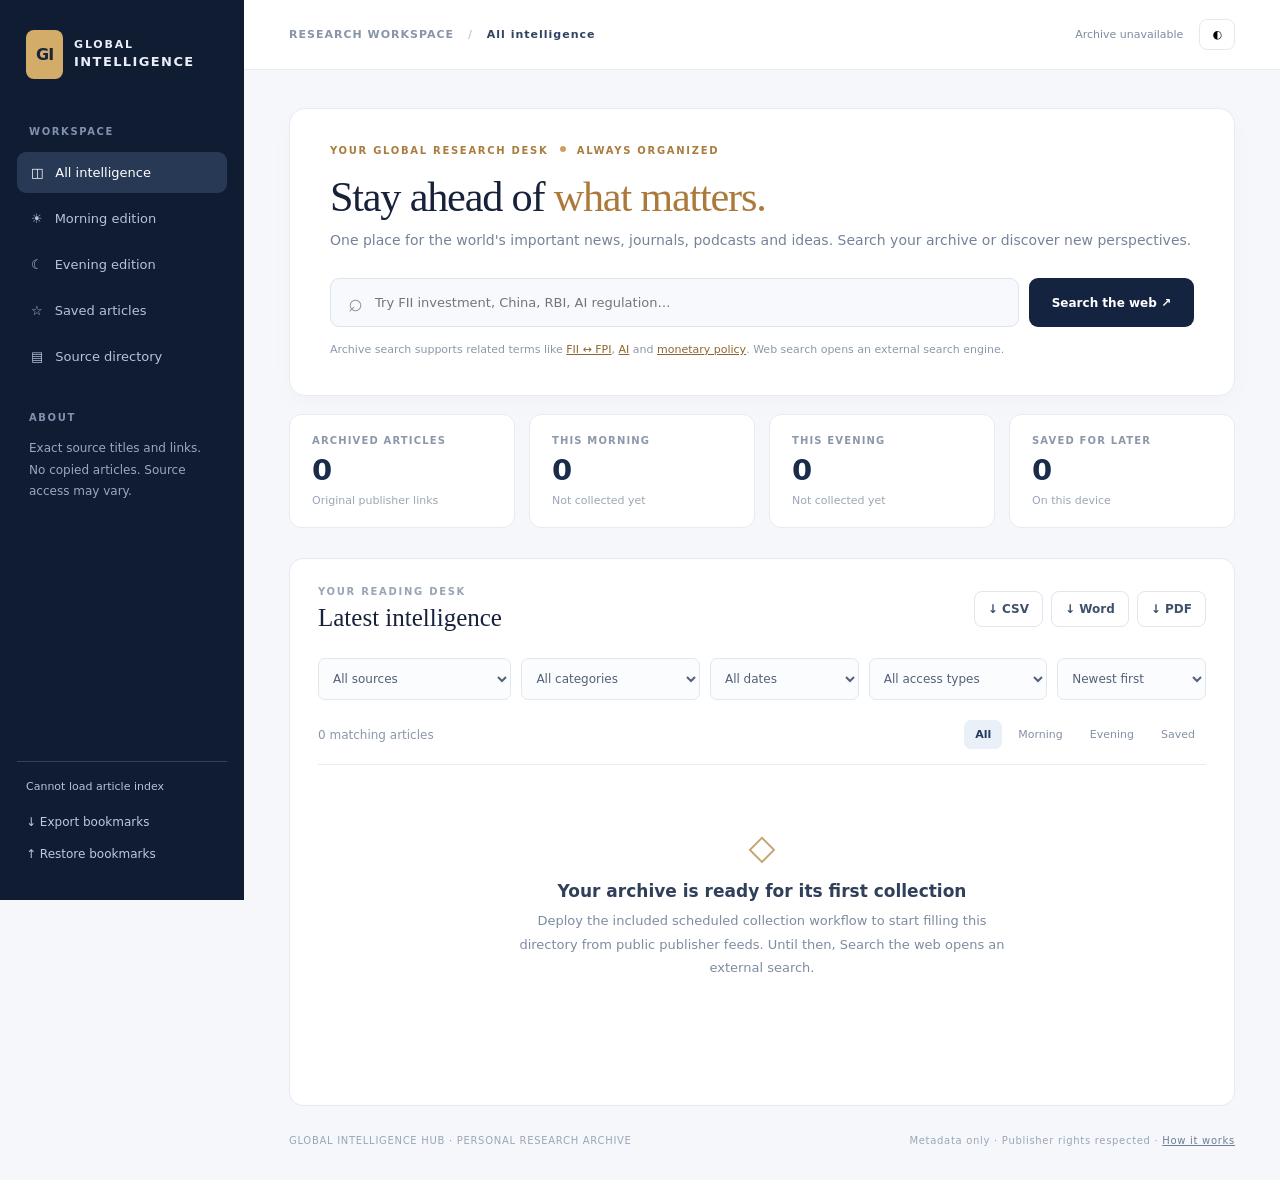
==== index.html @ 63db4ddb "main" ====
<!doctype html><html lang="en"><head><meta charset="utf-8"><meta name="viewport" content="width=device-width,initial-scale=1,viewport-fit=cover"><meta name="theme-color" content="#101c32"><meta name="description" content="Your searchable daily intelligence archive: news, research, journals, podcasts and forums."><link rel="manifest" href="manifest.webmanifest"><link rel="icon" href="icon.svg" type="image/svg+xml"><title>Global Intelligence Hub</title><link rel="stylesheet" href="styles.css"></head><body>
<div class="app"><aside class="sidebar"><a class="brand" href="./"><span class="brand-mark">GI</span><span>GLOBAL<br><b>INTELLIGENCE</b></span></a><div class="side-label">WORKSPACE</div><nav aria-label="Primary navigation"><button class="nav active" data-view="all">◫ <span>All intelligence</span></button><button class="nav" data-view="morning">☀ <span>Morning edition</span></button><button class="nav" data-view="evening">☾ <span>Evening edition</span></button><button class="nav" data-view="saved">☆ <span>Saved articles</span></button><button class="nav" data-view="sources">▤ <span>Source directory</span></button></nav><div class="side-label">ABOUT</div><p class="side-note">Exact source titles and links. No copied articles. Source access may vary.</p><div class="sidebar-bottom"><div id="feedHealth" class="feed-health">Awaiting collection</div><button id="backupBtn" class="text-btn">↓ Export bookmarks</button><label class="text-btn upload">↑ Restore bookmarks<input id="restoreInput" type="file" accept="application/json" hidden></label></div></aside>
<main><header class="topbar"><div class="crumb">RESEARCH WORKSPACE <span>/</span> <b id="viewTitle">All intelligence</b></div><div class="top-right"><span id="lastUpdate">Not yet collected</span><button id="themeBtn" class="icon-btn" title="Toggle appearance" aria-label="Toggle appearance">◐</button></div></header>
<div class="content"><section class="hero"><div class="eyebrow">YOUR GLOBAL RESEARCH DESK <span class="dot"></span> ALWAYS ORGANIZED</div><h1>Stay ahead of <em>what matters.</em></h1><p>One place for the world's important news, journals, podcasts and ideas. Search your archive or discover new perspectives.</p><div class="search-row"><label class="search-wrap"><span aria-hidden="true">⌕</span><input id="searchInput" type="search" placeholder="Try FII investment, China, RBI, AI regulation…" autocomplete="off" aria-label="Search articles"></label><button id="webSearchBtn" class="primary">Search the web ↗</button></div><div class="search-hint">Archive search supports related terms like <button class="inline-link" data-query="FII investment">FII ↔ FPI</button>, <button class="inline-link" data-query="artificial intelligence">AI</button> and <button class="inline-link" data-query="interest rates">monetary policy</button>. Web search opens an external search engine.</div></section>
<section class="stats" aria-label="Archive overview"><div class="stat"><span>ARCHIVED ARTICLES</span><strong id="countAll">0</strong><small>Original publisher links</small></div><div class="stat"><span>THIS MORNING</span><strong id="countMorning">0</strong><small id="morningDate">Latest edition</small></div><div class="stat"><span>THIS EVENING</span><strong id="countEvening">0</strong><small id="eveningDate">Latest edition</small></div><div class="stat"><span>SAVED FOR LATER</span><strong id="countSaved">0</strong><small>On this device</small></div></section>
<section class="workspace"><div class="section-head"><div><div class="eyebrow muted">YOUR READING DESK</div><h2 id="resultsHeading">Latest intelligence</h2></div><div class="actions"><button id="exportCsv" class="secondary">↓ CSV</button><button id="exportWord" class="secondary">↓ Word</button><button id="exportPdf" class="secondary">↓ PDF</button></div></div><div class="filters"><select id="sourceFilter" aria-label="Filter by publication"><option value="all">All sources</option></select><select id="categoryFilter" aria-label="Filter by category"><option value="all">All categories</option></select><select id="dateFilter" aria-label="Filter by date"><option value="all">All dates</option></select><select id="accessFilter" aria-label="Filter by access"><option value="all">All access types</option><option value="Free">Verified free</option><option value="Unknown">Access not verified</option><option value="Paywall">Paywall</option></select><select id="sortFilter" aria-label="Sort results"><option value="newest">Newest first</option><option value="oldest">Oldest first</option><option value="source">Publisher A–Z</option></select></div><div class="results-bar"><span id="resultCount">0 results</span><div class="edition-pills"><button class="pill active" data-view="all">All</button><button class="pill" data-view="morning">Morning</button><button class="pill" data-view="evening">Evening</button><button class="pill" data-view="saved">Saved</button></div></div><div id="articleList" class="article-list" aria-live="polite"></div><div class="load-more-wrap"><button id="loadMore" class="secondary" hidden>Show more articles</button></div></section>
<footer><span>GLOBAL INTELLIGENCE HUB · PERSONAL RESEARCH ARCHIVE</span><span>Metadata only · Publisher rights respected · <a href="about.html">How it works</a></span></footer></div></main></div><script src="app.js" defer></script></body></html>
---- styles.css ----
:root{font-family:Inter,ui-sans-serif,system-ui,-apple-system,Segoe UI,sans-serif;color:#17223a;background:#f5f7fb;font-synthesis:none}*{box-sizing:border-box}body{margin:0}button,input,select{font:inherit}button{cursor:pointer}a{color:inherit}.app{display:flex;min-height:100vh}.sidebar{width:244px;background:#101c32;color:#e9eef9;padding:30px 17px;display:flex;flex-direction:column;position:sticky;top:0;height:100vh;flex-shrink:0}.brand{display:flex;align-items:center;gap:11px;text-decoration:none;font-size:11px;letter-spacing:1.8px;line-height:1.45;font-weight:700;margin:0 9px 47px}.brand b{font-size:13px;letter-spacing:1.4px}.brand-mark{background:#d4ac69;color:#18243b;font-size:16px;letter-spacing:-1px;font-weight:900;border-radius:8px;padding:13px 10px}.side-label{font-size:10px;color:#8090ae;letter-spacing:1.6px;font-weight:700;margin:0 12px 15px}.sidebar nav{display:grid;gap:5px;margin-bottom:35px}.nav{display:flex;align-items:center;gap:12px;border:0;color:#b6c2d9;background:transparent;padding:13px 14px;text-align:left;border-radius:9px;font-size:13px}.nav:first-letter{font-size:19px}.nav.active,.nav:hover{background:#273955;color:white}.side-note{font-size:12px;line-height:1.8;color:#99a8c0;margin:0 12px}.sidebar-bottom{margin-top:auto;border-top:1px solid #33415a;padding-top:18px}.feed-health{font-size:11px;color:#b4c2d9;margin:0 9px 13px}.text-btn{display:block;background:none;border:0;color:#b9c9e3;font-size:12px;text-align:left;padding:9px;width:100%;cursor:pointer}.text-btn:hover{color:white}main{min-width:0;flex:1}.topbar{height:70px;background:white;border-bottom:1px solid #e8edf4;display:flex;justify-content:space-between;align-items:center;padding:0 45px}.crumb{font-size:11px;letter-spacing:1px;color:#8895a8;font-weight:700}.crumb span{margin:0 9px;color:#c2cad5}.crumb b{color:#304360}.top-right{display:flex;align-items:center;gap:16px;color:#7d8ba0;font-size:11px}.icon-btn{border:1px solid #e4e9f1;background:white;border-radius:8px;padding:8px 12px}.content{max-width:1440px;margin:auto;padding:38px 45px 24px}.hero{background:#fff;border:1px solid #e6ebf3;border-radius:16px;padding:36px 40px;box-shadow:0 7px 24px #1a345006}.eyebrow{font-size:10px;letter-spacing:1.7px;font-weight:800;color:#aa7d3f}.dot{display:inline-block;width:6px;height:6px;background:#cba35e;border-radius:50%;margin:0 6px 2px}.hero h1{font-family:Georgia,'Times New Roman',serif;font-size:clamp(30px,3.3vw,47px);font-weight:400;letter-spacing:-1.2px;margin:16px 0 8px}.hero h1 em{color:#ab7a3a;font-style:normal}.hero p{font-size:14px;color:#758399;margin:0 0 26px;line-height:1.65}.search-row{display:flex;gap:10px}.search-wrap{display:flex;align-items:center;gap:12px;background:#f7f9fc;border:1px solid #dce4ef;border-radius:9px;padding:0 17px;flex:1;min-width:0}.search-wrap span{font-size:25px;color:#8a97a9}.search-wrap input{background:transparent;border:0;outline:none;padding:16px 0;width:100%;font-size:13px;color:#24334a}.primary{background:#142440;color:white;border:0;padding:0 23px;border-radius:9px;font-size:12px;font-weight:700;white-space:nowrap}.primary:hover{background:#2b4264}.search-hint{font-size:11px;color:#8b98aa;margin-top:14px;line-height:1.6}.inline-link{border:0;background:none;color:#8e6530;text-decoration:underline;padding:0;font-size:inherit}.stats{display:grid;grid-template-columns:repeat(4,minmax(0,1fr));gap:14px;margin:18px 0 30px}.stat{border:1px solid #e7ebf2;border-radius:12px;background:#fff;padding:20px 22px;display:flex;flex-direction:column;gap:7px}.stat span{font-size:10px;letter-spacing:1.15px;color:#8c98aa;font-weight:800}.stat strong{font-size:29px;line-height:1.2;color:#1a2c4a}.stat small{font-size:11px;color:#9ba6b6}.workspace{background:white;border:1px solid #e6ebf3;border-radius:14px;padding:27px 28px;min-height:350px}.section-head{display:flex;justify-content:space-between;align-items:center;gap:14px}.eyebrow.muted{color:#99a5b4}.section-head h2{font-family:Georgia,serif;font-weight:400;font-size:25px;margin:7px 0 0}.actions{display:flex;gap:8px}.secondary{background:#fff;border:1px solid #dfe6ee;color:#40516b;padding:10px 13px;border-radius:8px;font-size:12px;font-weight:600}.secondary:hover{background:#f4f7fa}.filters{display:grid;grid-template-columns:1.3fr 1.2fr 1fr 1.2fr 1fr;gap:10px;margin:26px 0 20px}.filters select{border:1px solid #e1e7ef;background:#fbfcfe;color:#536178;border-radius:7px;padding:12px 10px;font-size:12px;min-width:0;width:100%}.results-bar{display:flex;align-items:center;justify-content:space-between;border-bottom:1px solid #e8edf3;padding:0 0 15px;color:#8b98a9;font-size:12px}.edition-pills{display:flex;gap:5px}.pill{background:none;border:0;color:#8492a5;font-size:11px;border-radius:7px;padding:8px 11px}.pill.active{background:#eaf0f8;color:#233a5c;font-weight:700}.article{display:flex;align-items:flex-start;justify-content:space-between;gap:15px;padding:20px 4px;border-bottom:1px solid #edf0f5}.article-meta{font-size:11px;color:#8190a3;display:flex;align-items:center;gap:9px;flex-wrap:wrap;margin-bottom:8px}.article-meta .source{font-weight:800;color:#445771}.article-title{font-size:15px;font-weight:650;line-height:1.5;text-decoration:none;color:#1b2c46}.article-title:hover{color:#a47336;text-decoration:underline}.article-tags{display:flex;gap:7px;flex-wrap:wrap;margin-top:11px}.tag{border-radius:4px;padding:4px 7px;background:#f1f4f8;color:#718096;font-size:10px}.tag.free{color:#287e5b;background:#e7f5ed}.save{border:1px solid #e3e9f0;background:#fff;border-radius:8px;padding:8px 11px;font-size:19px;color:#8190a5;flex-shrink:0}.save.saved{color:#a77b38;background:#fff8e8;border-color:#e9d7ac}.empty{text-align:center;padding:62px 20px;color:#7e8ca1}.empty .empty-icon{font-size:35px;color:#c3a06c}.empty h3{font-size:17px;color:#30405a;margin:14px 0 8px}.empty p{font-size:13px;line-height:1.8;max-width:490px;margin:0 auto}.load-more-wrap{text-align:center;padding:18px}footer{display:flex;justify-content:space-between;gap:15px;font-size:10px;letter-spacing:.7px;color:#9aa6b6;margin:29px 0 10px}footer a{color:#6e7e97}.hidden{display:none!important}body.dark{background:#111a29;color:#e8eef8}body.dark .topbar,body.dark .hero,body.dark .stat,body.dark .workspace,body.dark .icon-btn,body.dark .secondary,body.dark .save{background:#1a283c;color:#e6eefa;border-color:#35435a}body.dark .hero h1,body.dark .section-head h2,body.dark .article-title,body.dark .stat strong{color:#e6eefa}body.dark .search-wrap,body.dark .filters select{background:#1d2b41;border-color:#39475c;color:#e8eef8}body.dark .search-wrap input{color:white}body.dark .article,body.dark .results-bar{border-color:#334158}@media(max-width:1000px){.sidebar{width:200px}.content{padding:28px 24px}.topbar{padding:0 24px}.filters{grid-template-columns:repeat(3,minmax(0,1fr))}}@media(max-width:700px){.app{display:block}.sidebar{height:auto;width:100%;position:static;padding:12px 14px;display:block}.brand{margin:0;font-size:9px}.brand b{font-size:11px}.brand-mark{padding:9px}.sidebar .side-label,.sidebar .side-note,.sidebar-bottom{display:none}.sidebar nav{display:flex;overflow-x:auto;gap:5px;margin:12px 0 0;padding-bottom:3px}.nav{white-space:nowrap;padding:9px 10px;font-size:11px}.topbar{height:49px;padding:0 16px}.crumb{font-size:9px}.top-right{font-size:9px;gap:7px}.content{padding:16px 12px}.hero{padding:24px 18px}.hero h1{font-size:32px}.hero p{font-size:12px}.search-row{flex-direction:column}.primary{padding:14px}.stats{grid-template-columns:repeat(2,minmax(0,1fr));gap:9px;margin:12px 0 18px}.stat{padding:15px}.stat strong{font-size:25px}.workspace{padding:18px 14px}.section-head{align-items:flex-start;flex-direction:column}.actions{width:100%}.actions button{flex:1}.filters{grid-template-columns:repeat(2,minmax(0,1fr));gap:8px;margin:18px 0}.results-bar{align-items:flex-start;flex-direction:column;gap:8px}.edition-pills{max-width:100%;overflow:auto}.article-title{font-size:14px}footer{flex-direction:column;line-height:1.6}}
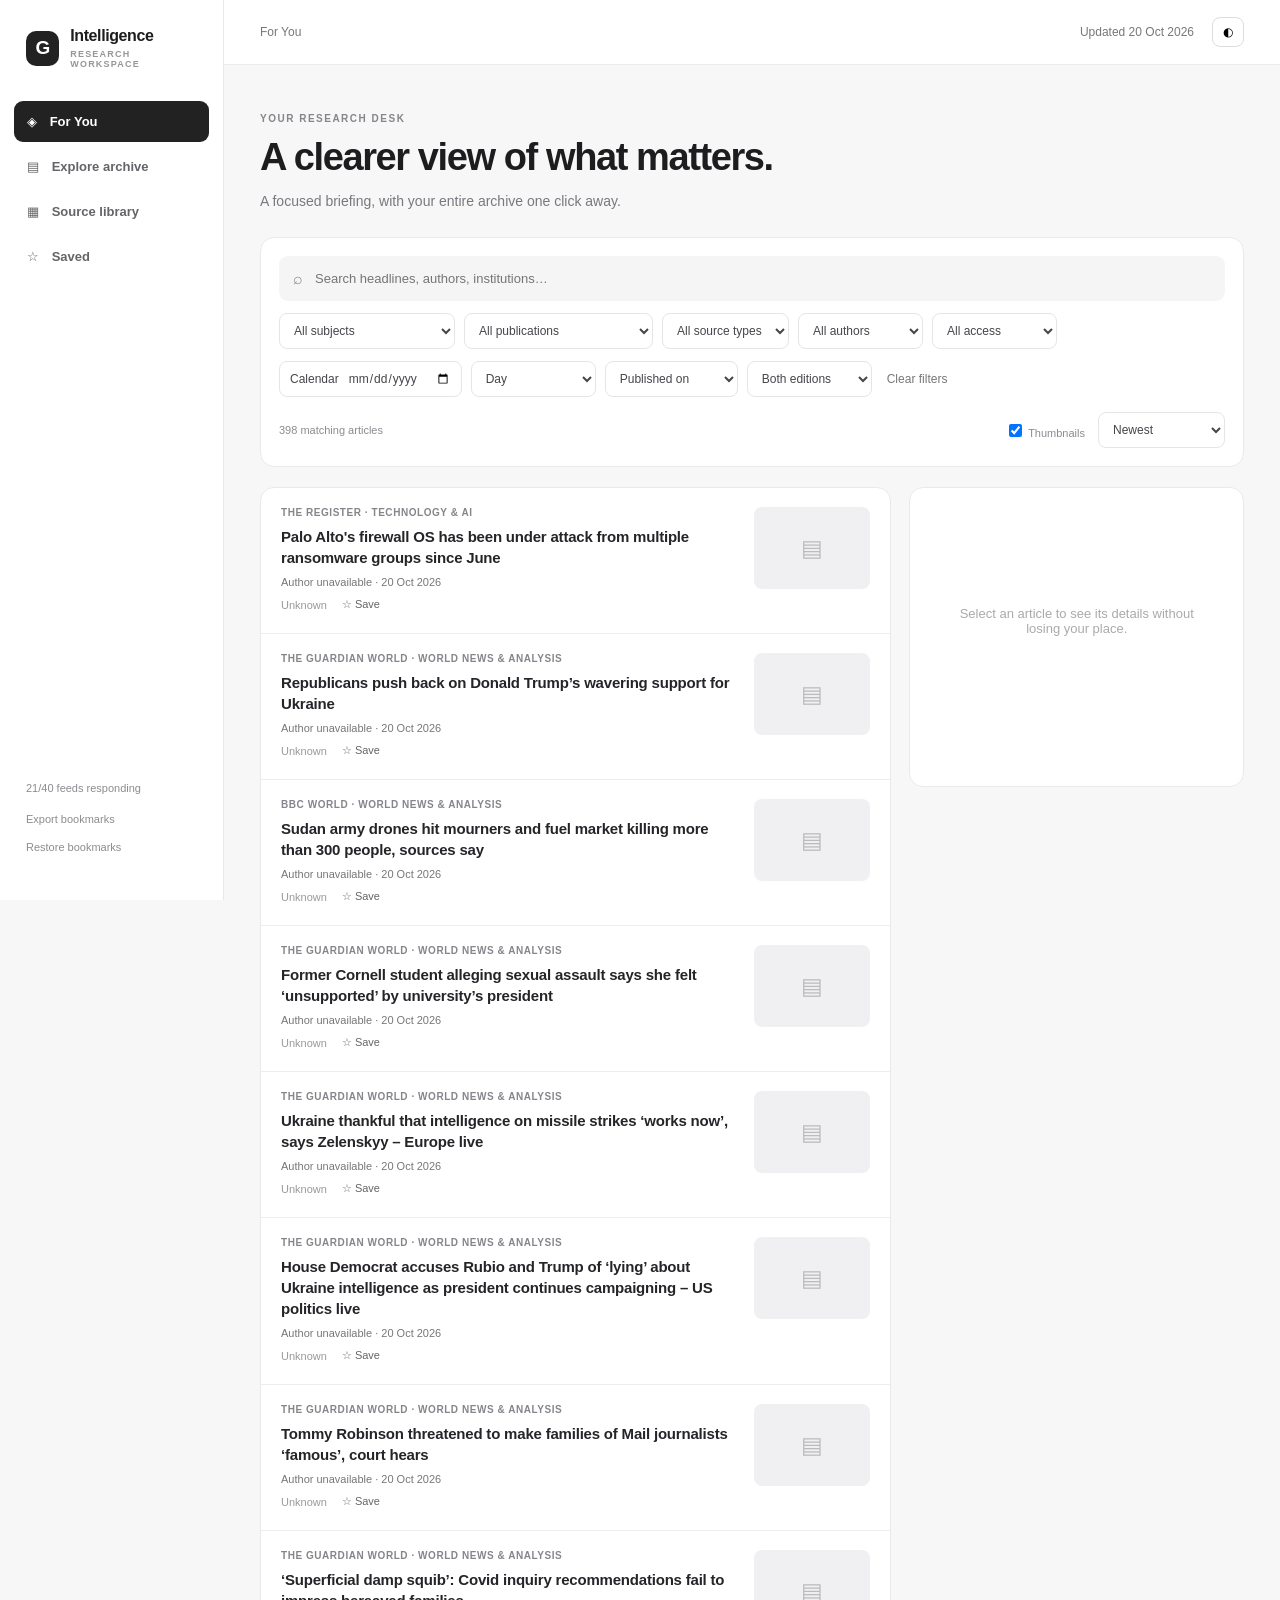
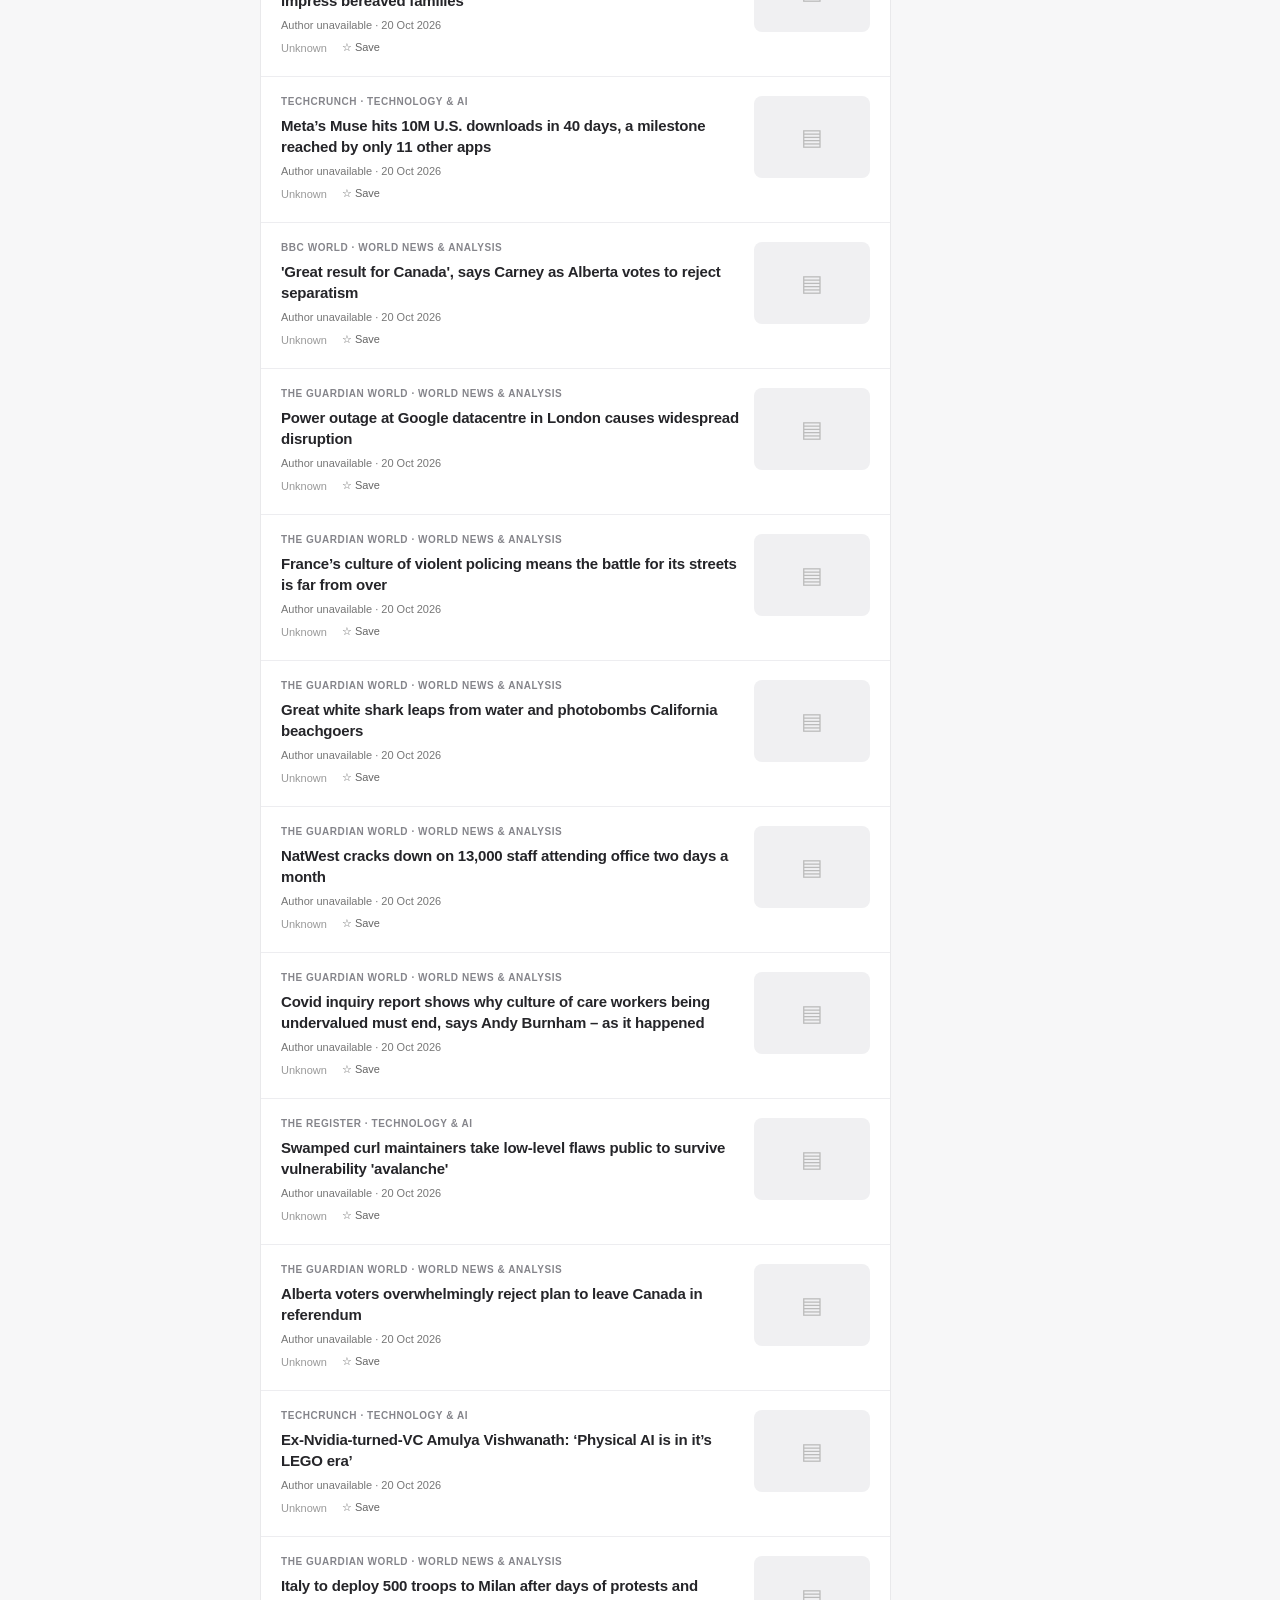
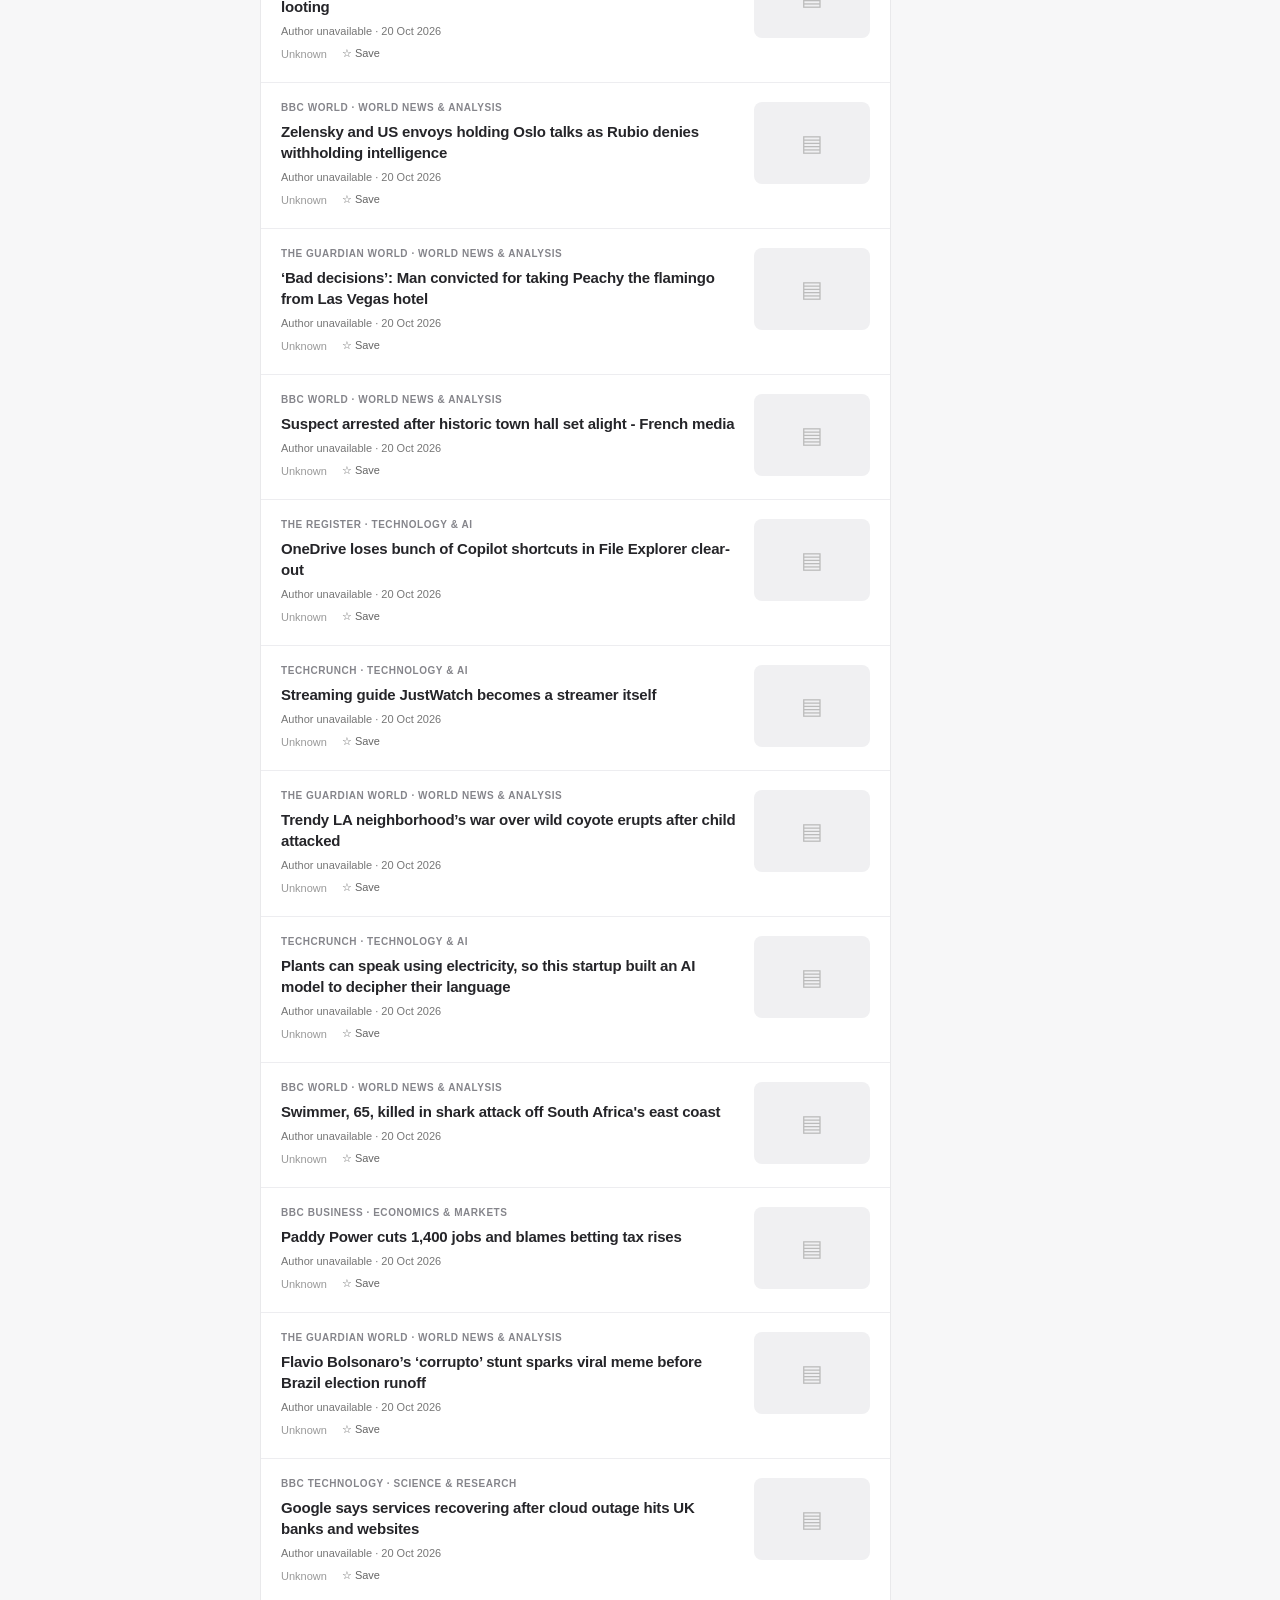
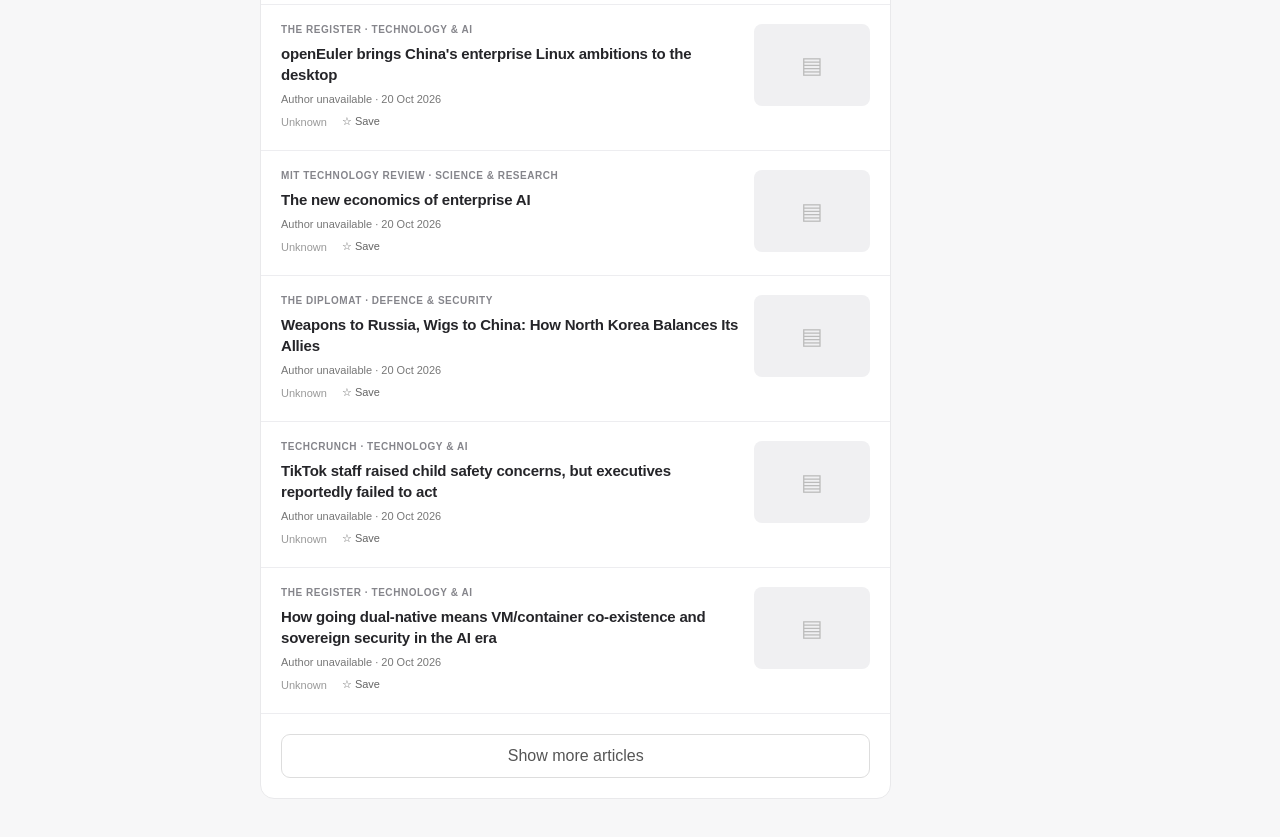
==== commit fca6a336: "Add files via upload" ====
--- a/index.html
+++ b/index.html
@@ -1,7 +1 @@
-<!doctype html><html lang="en"><head><meta charset="utf-8"><meta name="viewport" content="width=device-width,initial-scale=1,viewport-fit=cover"><meta name="theme-color" content="#101c32"><meta name="description" content="Your searchable daily intelligence archive: news, research, journals, podcasts and forums."><link rel="manifest" href="manifest.webmanifest"><link rel="icon" href="icon.svg" type="image/svg+xml"><title>Global Intelligence Hub</title><link rel="stylesheet" href="styles.css"></head><body>
-<div class="app"><aside class="sidebar"><a class="brand" href="./"><span class="brand-mark">GI</span><span>GLOBAL<br><b>INTELLIGENCE</b></span></a><div class="side-label">WORKSPACE</div><nav aria-label="Primary navigation"><button class="nav active" data-view="all">◫ <span>All intelligence</span></button><button class="nav" data-view="morning">☀ <span>Morning edition</span></button><button class="nav" data-view="evening">☾ <span>Evening edition</span></button><button class="nav" data-view="saved">☆ <span>Saved articles</span></button><button class="nav" data-view="sources">▤ <span>Source directory</span></button></nav><div class="side-label">ABOUT</div><p class="side-note">Exact source titles and links. No copied articles. Source access may vary.</p><div class="sidebar-bottom"><div id="feedHealth" class="feed-health">Awaiting collection</div><button id="backupBtn" class="text-btn">↓ Export bookmarks</button><label class="text-btn upload">↑ Restore bookmarks<input id="restoreInput" type="file" accept="application/json" hidden></label></div></aside>
-<main><header class="topbar"><div class="crumb">RESEARCH WORKSPACE <span>/</span> <b id="viewTitle">All intelligence</b></div><div class="top-right"><span id="lastUpdate">Not yet collected</span><button id="themeBtn" class="icon-btn" title="Toggle appearance" aria-label="Toggle appearance">◐</button></div></header>
-<div class="content"><section class="hero"><div class="eyebrow">YOUR GLOBAL RESEARCH DESK <span class="dot"></span> ALWAYS ORGANIZED</div><h1>Stay ahead of <em>what matters.</em></h1><p>One place for the world's important news, journals, podcasts and ideas. Search your archive or discover new perspectives.</p><div class="search-row"><label class="search-wrap"><span aria-hidden="true">⌕</span><input id="searchInput" type="search" placeholder="Try FII investment, China, RBI, AI regulation…" autocomplete="off" aria-label="Search articles"></label><button id="webSearchBtn" class="primary">Search the web ↗</button></div><div class="search-hint">Archive search supports related terms like <button class="inline-link" data-query="FII investment">FII ↔ FPI</button>, <button class="inline-link" data-query="artificial intelligence">AI</button> and <button class="inline-link" data-query="interest rates">monetary policy</button>. Web search opens an external search engine.</div></section>
-<section class="stats" aria-label="Archive overview"><div class="stat"><span>ARCHIVED ARTICLES</span><strong id="countAll">0</strong><small>Original publisher links</small></div><div class="stat"><span>THIS MORNING</span><strong id="countMorning">0</strong><small id="morningDate">Latest edition</small></div><div class="stat"><span>THIS EVENING</span><strong id="countEvening">0</strong><small id="eveningDate">Latest edition</small></div><div class="stat"><span>SAVED FOR LATER</span><strong id="countSaved">0</strong><small>On this device</small></div></section>
-<section class="workspace"><div class="section-head"><div><div class="eyebrow muted">YOUR READING DESK</div><h2 id="resultsHeading">Latest intelligence</h2></div><div class="actions"><button id="exportCsv" class="secondary">↓ CSV</button><button id="exportWord" class="secondary">↓ Word</button><button id="exportPdf" class="secondary">↓ PDF</button></div></div><div class="filters"><select id="sourceFilter" aria-label="Filter by publication"><option value="all">All sources</option></select><select id="categoryFilter" aria-label="Filter by category"><option value="all">All categories</option></select><select id="dateFilter" aria-label="Filter by date"><option value="all">All dates</option></select><select id="accessFilter" aria-label="Filter by access"><option value="all">All access types</option><option value="Free">Verified free</option><option value="Unknown">Access not verified</option><option value="Paywall">Paywall</option></select><select id="sortFilter" aria-label="Sort results"><option value="newest">Newest first</option><option value="oldest">Oldest first</option><option value="source">Publisher A–Z</option></select></div><div class="results-bar"><span id="resultCount">0 results</span><div class="edition-pills"><button class="pill active" data-view="all">All</button><button class="pill" data-view="morning">Morning</button><button class="pill" data-view="evening">Evening</button><button class="pill" data-view="saved">Saved</button></div></div><div id="articleList" class="article-list" aria-live="polite"></div><div class="load-more-wrap"><button id="loadMore" class="secondary" hidden>Show more articles</button></div></section>
-<footer><span>GLOBAL INTELLIGENCE HUB · PERSONAL RESEARCH ARCHIVE</span><span>Metadata only · Publisher rights respected · <a href="about.html">How it works</a></span></footer></div></main></div><script src="app.js" defer></script></body></html>
+<!doctype html><html lang="en"><head><meta charset="utf-8"><meta name="viewport" content="width=device-width,initial-scale=1"><meta name="theme-color" content="#f7f7f8"><meta name="description" content="Global Intelligence Hub research workspace"><title>Global Intelligence Hub</title><link rel="stylesheet" href="styles.css"></head><body><div class="shell"><aside class="sidebar"><div class="logo"><span class="logoicon">G</span><span>Intelligence<small>RESEARCH WORKSPACE</small></span></div><nav id="nav"><button data-view="for-you" class="active">◈ <span>For You</span></button><button data-view="explore">▤ <span>Explore archive</span></button><button data-view="sources">▦ <span>Source library</span></button><button data-view="saved">☆ <span>Saved</span></button></nav><div class="sidefoot"><p id="health">Loading archive…</p><button id="backup">Export bookmarks</button><label class="upload">Restore bookmarks<input id="restore" type="file" accept="application/json" hidden></label></div></aside><main><header><div class="mobilebrand">Intelligence</div><span id="crumb">For You</span><div class="headerend"><span id="updated"></span><button id="theme" aria-label="Toggle dark mode">◐</button></div></header><div class="content"><section class="heading"><p class="eyebrow" id="eyebrow">YOUR RESEARCH DESK</p><h1 id="title">A clearer view of what matters.</h1><p id="subtitle">A focused briefing, with your entire archive one click away.</p></section><section class="controls"><label class="search">⌕ <input id="search" type="search" placeholder="Search headlines, authors, institutions…" aria-label="Search archive"></label><div class="filterrow"><select id="subject" aria-label="Subject"><option value="">All subjects</option></select><select id="source" aria-label="Publication"><option value="">All publications</option></select><select id="kind" aria-label="Source type"><option value="">All source types</option></select><select id="author" aria-label="Author"><option value="">All authors</option></select><select id="access" aria-label="Access"><option value="">All access</option></select></div><div class="daterow"><label class="datefield">Calendar <input type="date" id="date" aria-label="Select archive date"></label><select id="period" aria-label="Date period"><option value="day">Day</option><option value="week">Week</option><option value="month">Month</option><option value="all">All dates</option></select><select id="datekind" aria-label="Date type"><option value="published_at">Published on</option><option value="discovered_at">Added to archive</option><option value="edition_date">Edition date</option></select><select id="edition" aria-label="Edition"><option value="">Both editions</option><option value="morning">Morning</option><option value="evening">Evening</option></select><button id="clear" class="quiet">Clear filters</button></div><div class="statusbar"><span id="results">Loading…</span><div><label class="toggle"><input type="checkbox" id="images" checked> Thumbnails</label><select id="sort" aria-label="Sort"><option value="newest">Newest</option><option value="oldest">Oldest</option><option value="source">Publication A–Z</option></select></div></div></section><div class="workgrid"><section class="listing"><div id="list" aria-live="polite"></div><button id="more" class="more" hidden>Show more articles</button></section><aside class="preview" id="preview"><div class="previewempty">Select an article to see its details without losing your place.</div></aside></div><section id="sourceDirectory" hidden></section></div></main></div><script src="app.js" defer></script></body></html>
--- a/styles.css
+++ b/styles.css
@@ -1 +1 @@
-:root{font-family:Inter,ui-sans-serif,system-ui,-apple-system,Segoe UI,sans-serif;color:#17223a;background:#f5f7fb;font-synthesis:none}*{box-sizing:border-box}body{margin:0}button,input,select{font:inherit}button{cursor:pointer}a{color:inherit}.app{display:flex;min-height:100vh}.sidebar{width:244px;background:#101c32;color:#e9eef9;padding:30px 17px;display:flex;flex-direction:column;position:sticky;top:0;height:100vh;flex-shrink:0}.brand{display:flex;align-items:center;gap:11px;text-decoration:none;font-size:11px;letter-spacing:1.8px;line-height:1.45;font-weight:700;margin:0 9px 47px}.brand b{font-size:13px;letter-spacing:1.4px}.brand-mark{background:#d4ac69;color:#18243b;font-size:16px;letter-spacing:-1px;font-weight:900;border-radius:8px;padding:13px 10px}.side-label{font-size:10px;color:#8090ae;letter-spacing:1.6px;font-weight:700;margin:0 12px 15px}.sidebar nav{display:grid;gap:5px;margin-bottom:35px}.nav{display:flex;align-items:center;gap:12px;border:0;color:#b6c2d9;background:transparent;padding:13px 14px;text-align:left;border-radius:9px;font-size:13px}.nav:first-letter{font-size:19px}.nav.active,.nav:hover{background:#273955;color:white}.side-note{font-size:12px;line-height:1.8;color:#99a8c0;margin:0 12px}.sidebar-bottom{margin-top:auto;border-top:1px solid #33415a;padding-top:18px}.feed-health{font-size:11px;color:#b4c2d9;margin:0 9px 13px}.text-btn{display:block;background:none;border:0;color:#b9c9e3;font-size:12px;text-align:left;padding:9px;width:100%;cursor:pointer}.text-btn:hover{color:white}main{min-width:0;flex:1}.topbar{height:70px;background:white;border-bottom:1px solid #e8edf4;display:flex;justify-content:space-between;align-items:center;padding:0 45px}.crumb{font-size:11px;letter-spacing:1px;color:#8895a8;font-weight:700}.crumb span{margin:0 9px;color:#c2cad5}.crumb b{color:#304360}.top-right{display:flex;align-items:center;gap:16px;color:#7d8ba0;font-size:11px}.icon-btn{border:1px solid #e4e9f1;background:white;border-radius:8px;padding:8px 12px}.content{max-width:1440px;margin:auto;padding:38px 45px 24px}.hero{background:#fff;border:1px solid #e6ebf3;border-radius:16px;padding:36px 40px;box-shadow:0 7px 24px #1a345006}.eyebrow{font-size:10px;letter-spacing:1.7px;font-weight:800;color:#aa7d3f}.dot{display:inline-block;width:6px;height:6px;background:#cba35e;border-radius:50%;margin:0 6px 2px}.hero h1{font-family:Georgia,'Times New Roman',serif;font-size:clamp(30px,3.3vw,47px);font-weight:400;letter-spacing:-1.2px;margin:16px 0 8px}.hero h1 em{color:#ab7a3a;font-style:normal}.hero p{font-size:14px;color:#758399;margin:0 0 26px;line-height:1.65}.search-row{display:flex;gap:10px}.search-wrap{display:flex;align-items:center;gap:12px;background:#f7f9fc;border:1px solid #dce4ef;border-radius:9px;padding:0 17px;flex:1;min-width:0}.search-wrap span{font-size:25px;color:#8a97a9}.search-wrap input{background:transparent;border:0;outline:none;padding:16px 0;width:100%;font-size:13px;color:#24334a}.primary{background:#142440;color:white;border:0;padding:0 23px;border-radius:9px;font-size:12px;font-weight:700;white-space:nowrap}.primary:hover{background:#2b4264}.search-hint{font-size:11px;color:#8b98aa;margin-top:14px;line-height:1.6}.inline-link{border:0;background:none;color:#8e6530;text-decoration:underline;padding:0;font-size:inherit}.stats{display:grid;grid-template-columns:repeat(4,minmax(0,1fr));gap:14px;margin:18px 0 30px}.stat{border:1px solid #e7ebf2;border-radius:12px;background:#fff;padding:20px 22px;display:flex;flex-direction:column;gap:7px}.stat span{font-size:10px;letter-spacing:1.15px;color:#8c98aa;font-weight:800}.stat strong{font-size:29px;line-height:1.2;color:#1a2c4a}.stat small{font-size:11px;color:#9ba6b6}.workspace{background:white;border:1px solid #e6ebf3;border-radius:14px;padding:27px 28px;min-height:350px}.section-head{display:flex;justify-content:space-between;align-items:center;gap:14px}.eyebrow.muted{color:#99a5b4}.section-head h2{font-family:Georgia,serif;font-weight:400;font-size:25px;margin:7px 0 0}.actions{display:flex;gap:8px}.secondary{background:#fff;border:1px solid #dfe6ee;color:#40516b;padding:10px 13px;border-radius:8px;font-size:12px;font-weight:600}.secondary:hover{background:#f4f7fa}.filters{display:grid;grid-template-columns:1.3fr 1.2fr 1fr 1.2fr 1fr;gap:10px;margin:26px 0 20px}.filters select{border:1px solid #e1e7ef;background:#fbfcfe;color:#536178;border-radius:7px;padding:12px 10px;font-size:12px;min-width:0;width:100%}.results-bar{display:flex;align-items:center;justify-content:space-between;border-bottom:1px solid #e8edf3;padding:0 0 15px;color:#8b98a9;font-size:12px}.edition-pills{display:flex;gap:5px}.pill{background:none;border:0;color:#8492a5;font-size:11px;border-radius:7px;padding:8px 11px}.pill.active{background:#eaf0f8;color:#233a5c;font-weight:700}.article{display:flex;align-items:flex-start;justify-content:space-between;gap:15px;padding:20px 4px;border-bottom:1px solid #edf0f5}.article-meta{font-size:11px;color:#8190a3;display:flex;align-items:center;gap:9px;flex-wrap:wrap;margin-bottom:8px}.article-meta .source{font-weight:800;color:#445771}.article-title{font-size:15px;font-weight:650;line-height:1.5;text-decoration:none;color:#1b2c46}.article-title:hover{color:#a47336;text-decoration:underline}.article-tags{display:flex;gap:7px;flex-wrap:wrap;margin-top:11px}.tag{border-radius:4px;padding:4px 7px;background:#f1f4f8;color:#718096;font-size:10px}.tag.free{color:#287e5b;background:#e7f5ed}.save{border:1px solid #e3e9f0;background:#fff;border-radius:8px;padding:8px 11px;font-size:19px;color:#8190a5;flex-shrink:0}.save.saved{color:#a77b38;background:#fff8e8;border-color:#e9d7ac}.empty{text-align:center;padding:62px 20px;color:#7e8ca1}.empty .empty-icon{font-size:35px;color:#c3a06c}.empty h3{font-size:17px;color:#30405a;margin:14px 0 8px}.empty p{font-size:13px;line-height:1.8;max-width:490px;margin:0 auto}.load-more-wrap{text-align:center;padding:18px}footer{display:flex;justify-content:space-between;gap:15px;font-size:10px;letter-spacing:.7px;color:#9aa6b6;margin:29px 0 10px}footer a{color:#6e7e97}.hidden{display:none!important}body.dark{background:#111a29;color:#e8eef8}body.dark .topbar,body.dark .hero,body.dark .stat,body.dark .workspace,body.dark .icon-btn,body.dark .secondary,body.dark .save{background:#1a283c;color:#e6eefa;border-color:#35435a}body.dark .hero h1,body.dark .section-head h2,body.dark .article-title,body.dark .stat strong{color:#e6eefa}body.dark .search-wrap,body.dark .filters select{background:#1d2b41;border-color:#39475c;color:#e8eef8}body.dark .search-wrap input{color:white}body.dark .article,body.dark .results-bar{border-color:#334158}@media(max-width:1000px){.sidebar{width:200px}.content{padding:28px 24px}.topbar{padding:0 24px}.filters{grid-template-columns:repeat(3,minmax(0,1fr))}}@media(max-width:700px){.app{display:block}.sidebar{height:auto;width:100%;position:static;padding:12px 14px;display:block}.brand{margin:0;font-size:9px}.brand b{font-size:11px}.brand-mark{padding:9px}.sidebar .side-label,.sidebar .side-note,.sidebar-bottom{display:none}.sidebar nav{display:flex;overflow-x:auto;gap:5px;margin:12px 0 0;padding-bottom:3px}.nav{white-space:nowrap;padding:9px 10px;font-size:11px}.topbar{height:49px;padding:0 16px}.crumb{font-size:9px}.top-right{font-size:9px;gap:7px}.content{padding:16px 12px}.hero{padding:24px 18px}.hero h1{font-size:32px}.hero p{font-size:12px}.search-row{flex-direction:column}.primary{padding:14px}.stats{grid-template-columns:repeat(2,minmax(0,1fr));gap:9px;margin:12px 0 18px}.stat{padding:15px}.stat strong{font-size:25px}.workspace{padding:18px 14px}.section-head{align-items:flex-start;flex-direction:column}.actions{width:100%}.actions button{flex:1}.filters{grid-template-columns:repeat(2,minmax(0,1fr));gap:8px;margin:18px 0}.results-bar{align-items:flex-start;flex-direction:column;gap:8px}.edition-pills{max-width:100%;overflow:auto}.article-title{font-size:14px}footer{flex-direction:column;line-height:1.6}}
+:root{font-family:Inter,-apple-system,BlinkMacSystemFont,"Segoe UI",sans-serif;color:#1d1d1f;background:#f7f7f8;font-synthesis:none}*{box-sizing:border-box}body{margin:0}button,input,select{font:inherit}button{cursor:pointer}button:focus-visible,input:focus-visible,select:focus-visible,a:focus-visible{outline:2px solid #555;outline-offset:2px}.shell{display:grid;grid-template-columns:224px minmax(0,1fr);min-height:100vh}.sidebar{background:#fff;border-right:1px solid #e8e8eb;padding:27px 14px;position:sticky;top:0;height:100vh;display:flex;flex-direction:column}.logo{display:flex;align-items:center;gap:11px;padding:0 12px 32px;font-size:16px;font-weight:700;letter-spacing:-.4px}.logo small{display:block;font-size:9px;font-weight:600;letter-spacing:1.2px;color:#96969a;margin-top:4px}.logoicon{width:35px;height:35px;background:#222;color:#fff;border-radius:10px;display:grid;place-items:center;font-size:19px}nav{display:grid;gap:4px}nav button{border:0;background:transparent;color:#646469;text-align:left;padding:13px;border-radius:9px;font-size:13px;font-weight:600}nav button.active{background:#222;color:#fff}nav button span{margin-left:9px}.sidefoot{margin-top:auto;font-size:11px;color:#8c8c91;padding:12px}.sidefoot button,.upload{display:block;background:none;border:0;padding:8px 0;font-size:11px;color:inherit;cursor:pointer}main{min-width:0}header{height:65px;background:#fff;border-bottom:1px solid #ececef;display:flex;align-items:center;justify-content:space-between;padding:0 36px;font-size:12px;color:#777}.headerend{display:flex;align-items:center;gap:18px}#theme{background:none;border:1px solid #ddd;border-radius:8px;padding:7px 10px}.mobilebrand{display:none}.content{max-width:1500px;margin:auto;padding:38px 36px}.heading{margin-bottom:28px}.eyebrow{font-size:10px;font-weight:700;letter-spacing:1.5px;color:#85858a}.heading h1{font-size:clamp(26px,3vw,38px);font-weight:650;letter-spacing:-1.4px;margin:12px 0}.heading>p:last-child{font-size:14px;color:#78787e}.controls{background:#fff;border:1px solid #e9e9eb;border-radius:14px;padding:18px;margin-bottom:20px}.search{height:45px;background:#f5f5f6;display:flex;align-items:center;gap:10px;padding:0 14px;border-radius:9px;color:#888}.search input{background:transparent;border:0;outline:none;width:100%;font-size:13px;color:inherit}.filterrow,.daterow{display:flex;gap:9px;flex-wrap:wrap;margin-top:12px}select,.datefield{border:1px solid #e5e5e7;border-radius:8px;background:#fff;color:#45454b;padding:9px 10px;font-size:12px;min-width:125px;max-width:220px}.datefield{display:flex;align-items:center;gap:8px}.datefield input{border:0;background:transparent;max-width:130px;font-size:12px;color:inherit}.quiet{background:none;border:0;color:#777;font-size:12px}.statusbar{display:flex;justify-content:space-between;align-items:center;margin-top:15px;color:#8b8b91;font-size:11px;gap:10px}.statusbar>div{display:flex;align-items:center;gap:13px}.statusbar select{min-width:100px}.toggle{white-space:nowrap}.workgrid{display:grid;grid-template-columns:minmax(0,1fr) minmax(260px,34%);gap:18px;align-items:start}.listing,.preview,#sourceDirectory{background:#fff;border:1px solid #e9e9eb;border-radius:14px;overflow:hidden}.article{padding:19px 20px;border-bottom:1px solid #ededf0;display:flex;gap:15px;cursor:pointer}.article:hover,.article.selected{background:#fafafa}.articlebody{flex:1;min-width:0}.meta{font-size:10px;color:#85858b;text-transform:uppercase;letter-spacing:.55px;font-weight:650}.article h2{font-size:15px;line-height:1.4;letter-spacing:-.2px;margin:8px 0;color:#252529;font-weight:650}.byline{font-size:11px;color:#777;margin:7px 0}.articlebottom{display:flex;gap:12px;align-items:center;font-size:11px;color:#999}.articlebottom button,.preview button{background:none;border:0;color:#666;padding:3px}.thumb{width:116px;height:82px;flex-shrink:0;border-radius:8px;object-fit:cover;background:#f0f0f2}.thumbplaceholder{display:grid;place-items:center;color:#bbb;font-size:23px}.preview{padding:23px;position:sticky;top:85px;min-height:300px}.previewempty{color:#aaa;text-align:center;padding:95px 10px;font-size:13px}.preview h2{font-size:21px;line-height:1.35;letter-spacing:-.5px}.preview p{color:#777;font-size:13px;line-height:1.6}.preview .heroimage{width:100%;max-height:210px;object-fit:cover;border-radius:10px;background:#f3f3f4}.preview a{display:inline-block;background:#222;color:#fff;text-decoration:none;padding:11px 14px;border-radius:8px;font-size:12px;margin-top:12px}.preview .metarow{font-size:11px;color:#888;margin-top:12px}.more{display:block;width:calc(100% - 40px);margin:20px;border:1px solid #ddd;border-radius:9px;background:#fff;padding:12px;color:#555}.more[hidden]{display:none}#sourceDirectory{padding:20px}.sourcegroup{margin:20px 0}.sourcegroup h2{font-size:17px}.sourceitem{display:flex;justify-content:space-between;align-items:center;gap:12px;border-top:1px solid #eee;padding:13px 0;font-size:13px}.sourceitem small{display:block;color:#999;margin-top:4px}.sourceitem button{border:1px solid #ddd;background:white;padding:7px 11px;border-radius:8px}body.dark{background:#161616;color:#f3f3f3}body.dark .sidebar,body.dark header,body.dark .controls,body.dark .listing,body.dark .preview,body.dark #sourceDirectory{background:#222;border-color:#383838}body.dark nav button.active{background:#eee;color:#222}body.dark .article{border-color:#383838}body.dark .article:hover,body.dark .article.selected{background:#292929}body.dark .article h2,body.dark .preview h2{color:#f1f1f1}body.dark select,body.dark .datefield,body.dark .search{background:#2d2d2d;color:#eee;border-color:#444}body.dark .preview a{background:#eee;color:#222}@media(max-width:1050px){.workgrid{grid-template-columns:1fr}.preview{position:static}.content{padding:25px 22px}}@media(max-width:650px){.shell{display:block;padding-bottom:64px}.sidebar{height:auto;position:fixed;top:auto;bottom:0;left:0;right:0;z-index:10;padding:5px 7px;background:#fff;border-right:0;border-top:1px solid #ddd}.sidebar .logo,.sidefoot{display:none}nav{display:grid;grid-template-columns:repeat(4,1fr);gap:3px}nav button{text-align:center;font-size:17px;padding:7px 0}nav button span{display:block;margin:4px 0 0;font-size:9px}header{height:50px;padding:0 18px}.mobilebrand{display:block;font-weight:700;color:#222}#crumb{display:none}#updated{font-size:10px}.content{padding:24px 12px}.heading{padding:0 5px}.heading h1{font-size:28px}.controls{padding:12px}.filterrow select,.daterow select{flex:1;min-width:42%;max-width:none}.datefield{flex:1}.article{padding:16px 13px}.thumb{width:88px;height:70px}.preview{margin-top:10px}.statusbar{flex-wrap:wrap}.statusbar>div{width:100%;justify-content:space-between}}
